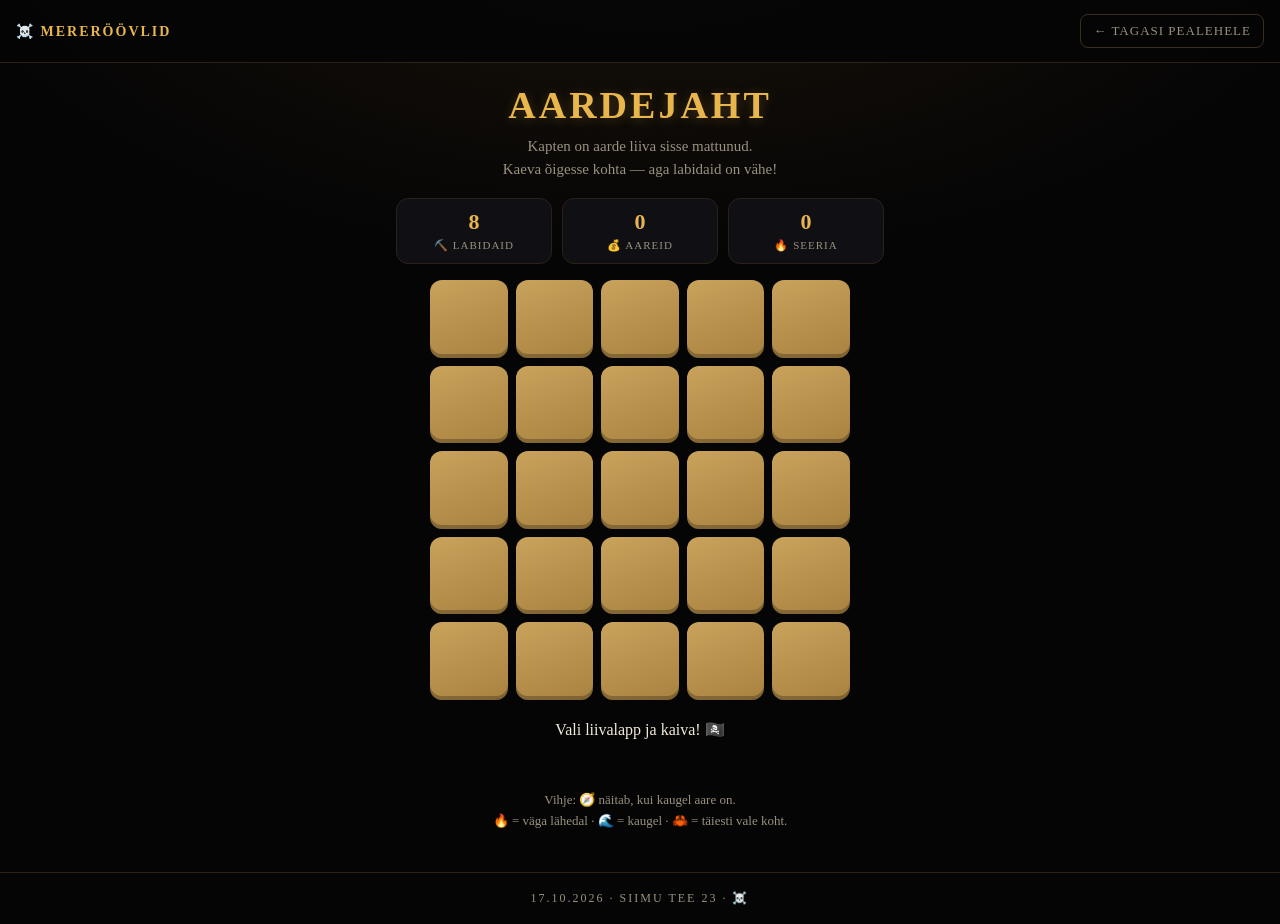
==== mang.html @ 3ba24852 "Lisa aardejahu mängu leht (mang.html)" ====
<!doctype html>
<html lang="et">
<head>
<meta charset="utf-8"><meta name="viewport" content="width=device-width,initial-scale=1,viewport-fit=cover">
<meta name="theme-color" content="#050506"><meta name="description" content="Aardejaht — kaeva liiva sisse ja leia kapteni aare enne, kui labidad otsa saavad.">
<meta property="og:title" content="AARDEJAHT ☠️"><meta property="og:description" content="Leia kapteni aare!"><meta property="og:type" content="website">
<title>Aardejaht ☠️ Mereröövlid Pardal</title>
<style>
:root{--bg:#050506;--panel:#101014;--sand:#c9a35c;--sand2:#a8823f;--gold:#e8b64c;--red:#b3271e;--ink:#f2ead8;--mut:#9a917e}
*{box-sizing:border-box;margin:0;padding:0;-webkit-tap-highlight-color:transparent}
body{background:radial-gradient(1200px 600px at 50% -10%,#1a1208 0%,var(--bg) 60%);color:var(--ink);font-family:Georgia,'Times New Roman',serif;min-height:100dvh;display:flex;flex-direction:column}
nav{display:flex;align-items:center;justify-content:space-between;gap:10px;padding:14px 16px;border-bottom:1px solid #2a2118;background:rgba(5,5,6,.85);position:sticky;top:0;z-index:5}
nav .brand{color:var(--gold);text-decoration:none;font-weight:700;letter-spacing:2px;font-size:14px}
nav a.back{color:var(--mut);text-decoration:none;font-size:13px;letter-spacing:1px;border:1px solid #3a2f1e;padding:8px 12px;border-radius:8px}
main{flex:1;display:flex;flex-direction:column;align-items:center;padding:20px 16px 40px;max-width:520px;width:100%;margin:0 auto}
h1{font-size:clamp(26px,7vw,38px);letter-spacing:3px;color:var(--gold);text-align:center;text-shadow:0 2px 12px rgba(232,182,76,.25)}
.sub{color:var(--mut);text-align:center;margin:8px 0 18px;font-size:15px;line-height:1.5}
.hud{display:flex;gap:10px;width:100%;margin-bottom:16px}
.hud div{flex:1;background:var(--panel);border:1px solid #2a2118;border-radius:12px;padding:10px;text-align:center}
.hud b{display:block;font-size:22px;color:var(--gold)}
.hud span{font-size:11px;letter-spacing:1px;color:var(--mut)}
.board{display:grid;grid-template-columns:repeat(5,1fr);gap:8px;width:100%;max-width:420px}
.tile{aspect-ratio:1;border:none;border-radius:12px;background:linear-gradient(160deg,var(--sand),var(--sand2));font-size:clamp(20px,6vw,30px);cursor:pointer;box-shadow:inset 0 -4px 0 rgba(0,0,0,.25);transition:transform .08s;user-select:none;touch-action:manipulation}
.tile:active{transform:scale(.93)}
.tile.dug{background:#3a2c17;box-shadow:inset 0 3px 8px rgba(0,0,0,.6);cursor:default}
.tile.win{background:radial-gradient(circle,#f7d774,#c9932b);animation:pop .5s}
.tile.lose{background:#2a1414}
@keyframes pop{0%{transform:scale(.6)}60%{transform:scale(1.15)}100%{transform:scale(1)}}
.msg{margin-top:18px;min-height:56px;text-align:center;font-size:16px;line-height:1.5}
.msg b{color:var(--gold)}
.btn{margin-top:14px;background:var(--red);color:var(--ink);border:none;border-radius:12px;padding:14px 28px;font-size:15px;letter-spacing:2px;font-family:inherit;font-weight:700;cursor:pointer;box-shadow:0 4px 0 #6e130d}
.btn:active{transform:translateY(3px);box-shadow:none}
.hint{margin-top:16px;color:var(--mut);font-size:13px;text-align:center;line-height:1.6}
footer{text-align:center;color:var(--mut);font-size:12px;padding:18px;letter-spacing:2px;border-top:1px solid #2a2118}
</style>
</head>
<body>
<nav>
<a class="brand" href="index.html">☠️ MERERÖÖVLID</a>
<a class="back" href="index.html">← TAGASI PEALEHELE</a>
</nav>
<main>
<h1>AARDEJAHT</h1>
<p class="sub">Kapten on aarde liiva sisse mattunud.<br>Kaeva õigesse kohta — aga labidaid on vähe!</p>
<div class="hud">
<div><b id="digs">8</b><span>⛏️ LABIDAID</span></div>
<div><b id="found">0</b><span>💰 AAREID</span></div>
<div><b id="streak">0</b><span>🔥 SEERIA</span></div>
</div>
<div class="board" id="board"></div>
<div class="msg" id="msg">Vali liivalapp ja kaiva! 🏴‍☠️</div>
<button class="btn" id="again" style="display:none">☠️ UUS MÄNG</button>
<p class="hint">Vihje: 🧭 näitab, kui kaugel aare on.<br>🔥 = väga lähedal · 🌊 = kaugel · 🦀 = täiesti vale koht.</p>
</main>
<footer>17.10.2026 · SIIMU TEE 23 · ☠️</footer>
<script>
const SIZE=5,DIGS=8;
let board,treasure,digsLeft,found,streak,over;
const boardEl=document.getElementById('board'),msgEl=document.getElementById('msg'),
digsEl=document.getElementById('digs'),foundEl=document.getElementById('found'),
streakEl=document.getElementById('streak'),againBtn=document.getElementById('again');
function init(){
  treasure=Math.floor(Math.random()*SIZE*SIZE);
  digsLeft=DIGS;over=false;
  boardEl.innerHTML='';
  for(let i=0;i<SIZE*SIZE;i++){
    const t=document.createElement('button');
    t.className='tile';t.setAttribute('aria-label','Kaiva siin');
    t.addEventListener('click',()=>dig(i,t));
    boardEl.appendChild(t);
  }
  update();
}
function update(){digsEl.textContent=digsLeft;foundEl.textContent=found;streakEl.textContent=streak;}
function dist(a,b){const ar=Math.floor(a/SIZE),ac=a%SIZE,br=Math.floor(b/SIZE),bc=b%SIZE;return Math.max(Math.abs(ar-br),Math.abs(ac-bc));}
function dig(i,t){
  if(over||t.classList.contains('dug'))return;
  digsLeft--;t.classList.add('dug');
  if(i===treasure){
    t.classList.add('win');t.textContent='💰';
    found++;streak++;over=true;
    msgEl.innerHTML='<b>AARE LEITUD!</b> 🏆 Kapten on uhke. Mängi uuesti ja kogu seeriat!';
    againBtn.style.display='inline-block';
  }else{
    const d=dist(i,treasure);
    t.textContent=d<=1?'🔥':d<=2?'🧭':'🦀';
    if(digsLeft<=0){
      over=true;streak=0;
      boardEl.children[treasure].classList.add('lose');
      boardEl.children[treasure].textContent='💰';
      msgEl.innerHTML='<b>LABIDAD OTSA!</b> ☠️ Aare jäi liiva alla... Proovi uuesti!';
      againBtn.style.display='inline-block';
    }else{
      msgEl.innerHTML=d<=1?'<b>🔥 KUUM!</b> Aare on kohe siin kõrval!':d<=2?'🧭 Soe... aare on paar sammu kaugusel.':'🦀 Külm. Siin kasvab ainult krabid.';
    }
  }
  update();
}
againBtn.addEventListener('click',()=>{againBtn.style.display='none';msgEl.textContent='Vali liivalapp ja kaiva! 🏴‍☠️';init();});
found=0;streak=0;init();
</script>
</body>
</html>
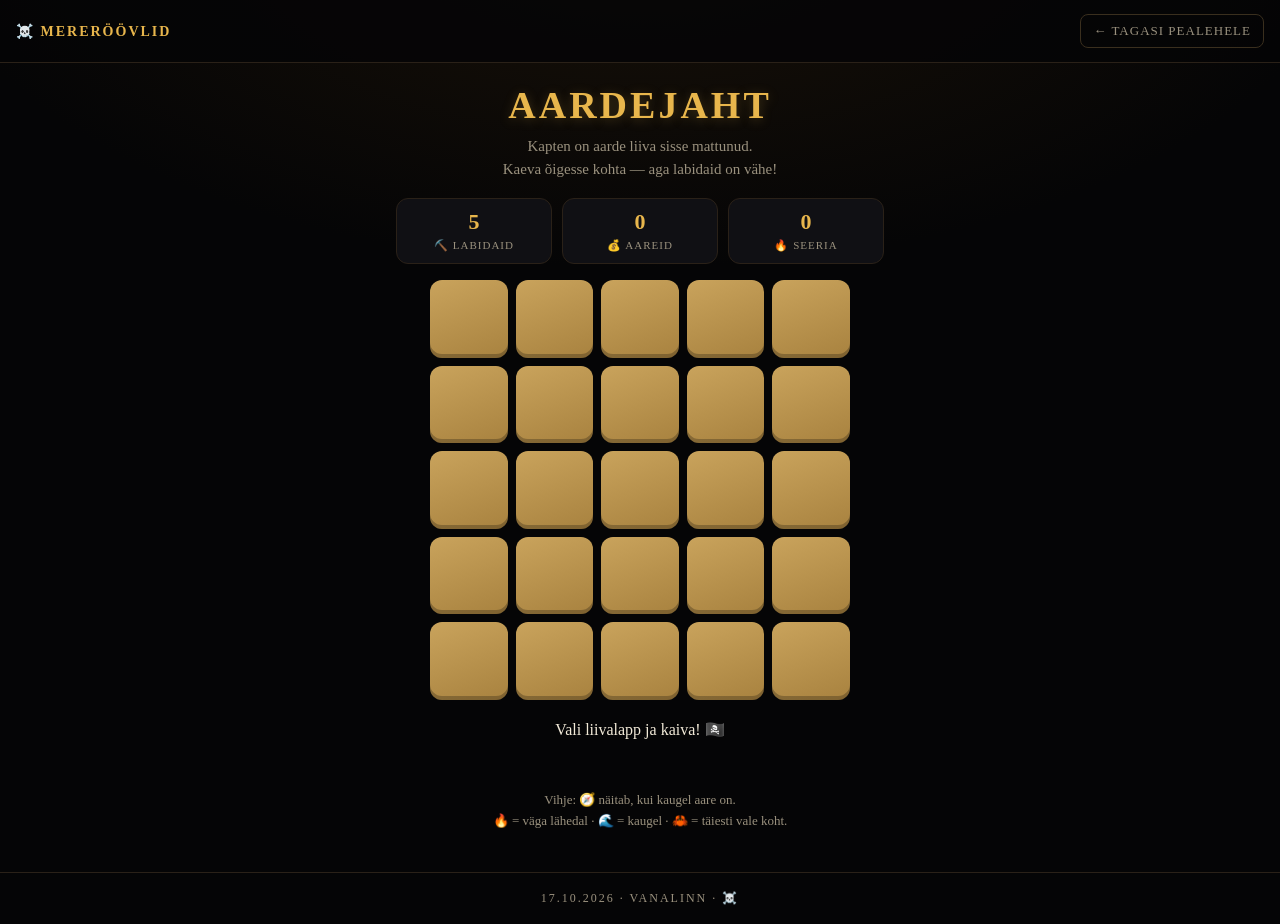
==== commit d30bf358: "Aardejaht: 5 labidat, asukoht vanalinn" ====
--- a/mang.html
+++ b/mang.html
@@ -43,7 +43,7 @@
 <h1>AARDEJAHT</h1>
 <p class="sub">Kapten on aarde liiva sisse mattunud.<br>Kaeva õigesse kohta — aga labidaid on vähe!</p>
 <div class="hud">
-<div><b id="digs">8</b><span>⛏️ LABIDAID</span></div>
+<div><b id="digs">5</b><span>⛏️ LABIDAID</span></div>
 <div><b id="found">0</b><span>💰 AAREID</span></div>
 <div><b id="streak">0</b><span>🔥 SEERIA</span></div>
 </div>
@@ -52,9 +52,9 @@
 <button class="btn" id="again" style="display:none">☠️ UUS MÄNG</button>
 <p class="hint">Vihje: 🧭 näitab, kui kaugel aare on.<br>🔥 = väga lähedal · 🌊 = kaugel · 🦀 = täiesti vale koht.</p>
 </main>
-<footer>17.10.2026 · SIIMU TEE 23 · ☠️</footer>
+<footer>17.10.2026 · VANALINN · ☠️</footer>
 <script>
-const SIZE=5,DIGS=8;
+const SIZE=5,DIGS=5;
 let board,treasure,digsLeft,found,streak,over;
 const boardEl=document.getElementById('board'),msgEl=document.getElementById('msg'),
 digsEl=document.getElementById('digs'),foundEl=document.getElementById('found'),
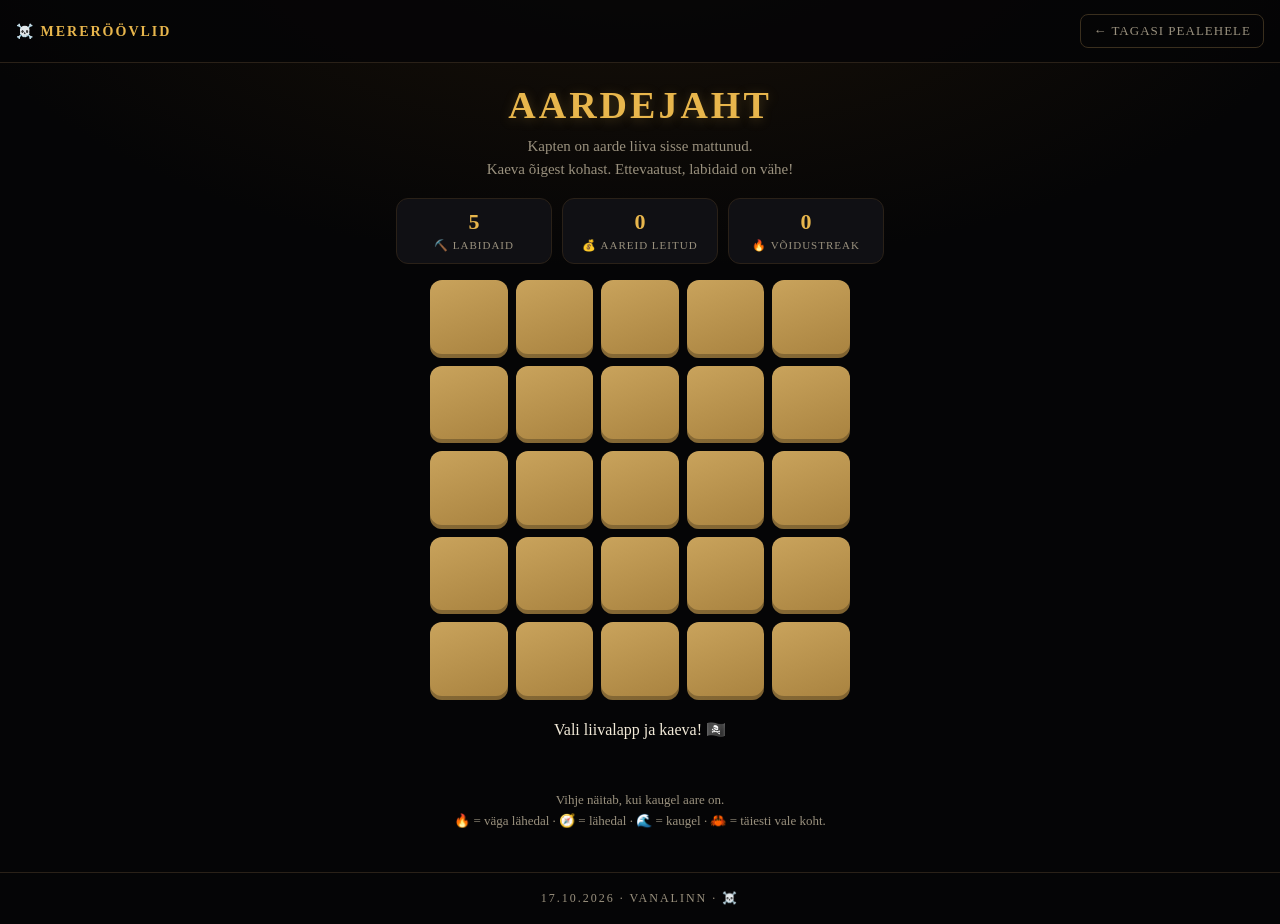
==== commit 2a1068a8: "parandus aardejahi mängule" ====
--- a/mang.html
+++ b/mang.html
@@ -41,16 +41,16 @@
 </nav>
 <main>
 <h1>AARDEJAHT</h1>
-<p class="sub">Kapten on aarde liiva sisse mattunud.<br>Kaeva õigesse kohta — aga labidaid on vähe!</p>
+<p class="sub">Kapten on aarde liiva sisse mattunud.<br>Kaeva õigest kohast. Ettevaatust, labidaid on vähe!</p>
 <div class="hud">
 <div><b id="digs">5</b><span>⛏️ LABIDAID</span></div>
-<div><b id="found">0</b><span>💰 AAREID</span></div>
-<div><b id="streak">0</b><span>🔥 SEERIA</span></div>
+<div><b id="found">0</b><span>💰 AAREID LEITUD</span></div>
+<div><b id="streak">0</b><span>🔥 VÕIDUSTREAK</span></div>
 </div>
 <div class="board" id="board"></div>
-<div class="msg" id="msg">Vali liivalapp ja kaiva! 🏴‍☠️</div>
+<div class="msg" id="msg">Vali liivalapp ja kaeva! 🏴‍☠️</div>
 <button class="btn" id="again" style="display:none">☠️ UUS MÄNG</button>
-<p class="hint">Vihje: 🧭 näitab, kui kaugel aare on.<br>🔥 = väga lähedal · 🌊 = kaugel · 🦀 = täiesti vale koht.</p>
+<p class="hint">Vihje näitab, kui kaugel aare on.<br>🔥 = väga lähedal · 🧭 = lähedal · 🌊 = kaugel · 🦀 = täiesti vale koht.</p>
 </main>
 <footer>17.10.2026 · VANALINN · ☠️</footer>
 <script>
